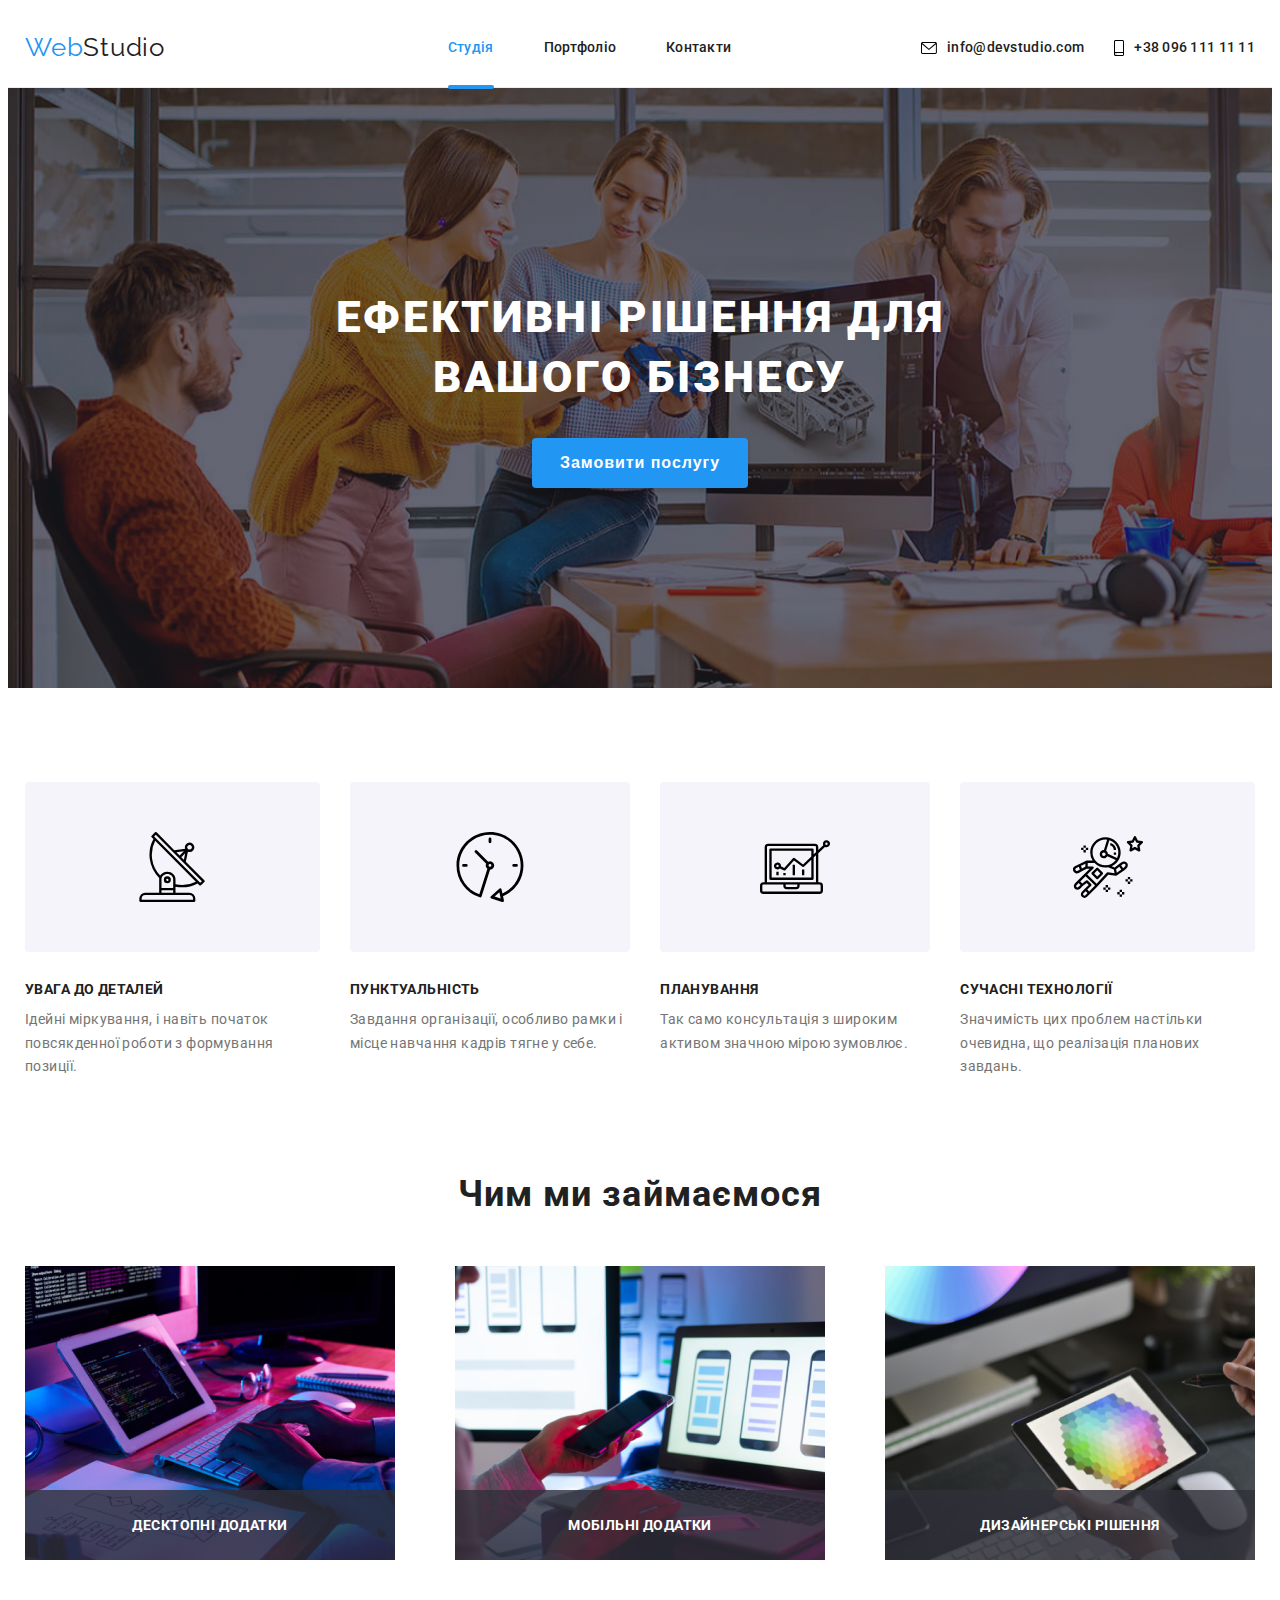
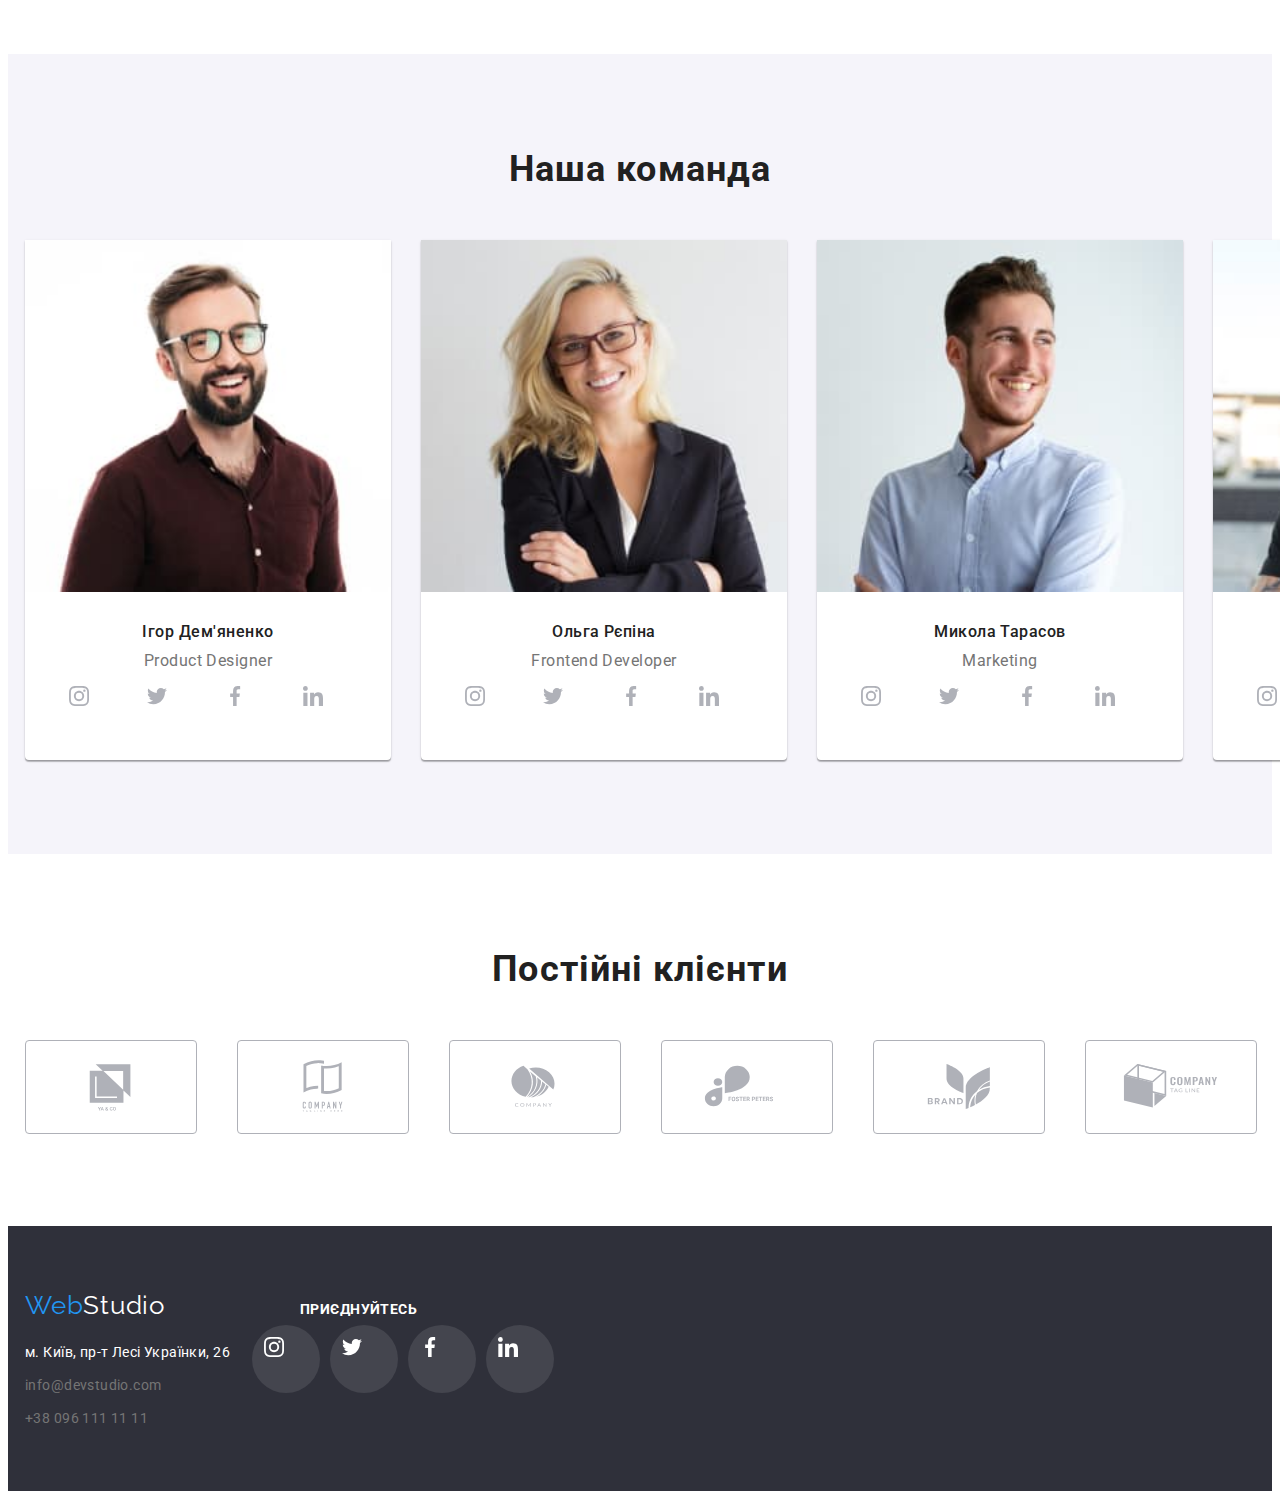
==== index.html @ 38291494 "New" ====
<!DOCTYPE html>
<html lang="uk">
  <head>
    <meta charset="UTF-8" />
    <meta http-equiv="X-UA-Compatible" content="IE=edge" />
    <meta name="viewport" content="width=device-width, initial-scale=1.0" />
    <title>Головна</title>
    <link
      rel="stylesheet"
      href="https://cdnjs.cloudflare.com/ajax/libs/modern-normalize/1.1.0/modern-normalize.min.css"
      integrity="sha512-wpPYUAdjBVSE4KJnH1VR1HeZfpl1ub8YT/NKx4PuQ5NmX2tKuGu6U/JRp5y+Y8XG2tV+wKQpNHVUX03MfMFn9Q=="
      crossorigin="anonymous"
      referrerpolicy="no-referrer"
    />
    <link rel="preconnect" href="https://fonts.googleapis.com" />
    <link rel="preconnect" href="https://fonts.gstatic.com" crossorigin />
    <link
      href="https://fonts.googleapis.com/css2?family=Raleway:wght@700&family=Roboto:wght@400;500;700;900&display=swap"
      rel="stylesheet"
    />
    <link rel="stylesheet" href="./css/style.css" />
  </head>
  <body>
    <!-- Шапка сайту -->
    <header class="page-header">
      <div class="container main-logo">
        <div class="logo-link-header">
          <a href="#" class="logo-link"
            >Web<span class="logo-header">Studio</span></a
          >
        </div>
        <nav>
          <ul class="site-nav list">
            <li class="item">
              <a href="#" class="link link-current">Студія</a>
            </li>
            <li class="item">
              <a href="./portfolio.html" class="link">Портфоліо</a>
            </li>
            <li class="item"><a href="#" class="link">Контакти</a></li>
          </ul>
        </nav>
        <ul class="aside-header list">
          <li class="item item-header">
            <a href="mailto:info@devstudio.com" class="link">
              <svg class="icon-header" width="16" height="12">
                <use href="./img/icons.svg#icon-envelope"></use>
              </svg>
              info@devstudio.com</a
            >
          </li>
          <li class="item item-header">
            <a href="tel:+380961111111" class="link">
              <svg class="icon-header" width="10" height="16">
                <use href="./img/icons.svg#icon-smartphone"></use>
              </svg>
              +38 096 111 11 11</a
            >
          </li>
        </ul>
      </div>
    </header>
    <!-- Контент -->
    <main>
      <!-- Герой -->
      <section class="hero">
        <div class="container overlay">
          <h1 class="hero-title">Ефективні рішення для вашого бізнесу</h1>
          <button class="button-primary" type="button" data-modal-open>
            Замовити послугу
          </button>
        </div>
      </section>
      <!-- Переваги  <h2 hidden> особливості </h2>, а <h3>увага до діталей </h3>-->
      <section class="section hidden-section">
        <div class="container">
          <h2 class="section-title visually-hidden">Переваги</h2>
          <ul class="feature-list list">
            <li class="item list-item icon-antenna">
              <div class="hidden-icon">
                <svg width="70" height="70">
                  <use href="./img/icons.svg#icon-antenna"></use>
                </svg>
              </div>
              <h3 class="title">Увага до деталей</h3>
              <p class="title-text">
                Ідейні міркування, і навіть початок повсякденної роботи з
                формування позиції.
              </p>
            </li>
            <li class="item list-item icon-clock">
              <div class="hidden-icon">
                <svg width="70" height="70">
                  <use href="./img/icons.svg#icon-clock"></use>
                </svg>
              </div>
              <h3 class="title">Пунктуальність</h3>
              <p class="title-text">
                Завдання організації, особливо рамки і місце навчання кадрів
                тягне у себе.
              </p>
            </li>
            <li class="item list-item icon-diagram">
              <div class="hidden-icon">
                <svg width="70" height="70">
                  <use href="./img/icons.svg#icon-diagram"></use>
                </svg>
              </div>
              <h3 class="title">Планування</h3>
              <p class="title-text">
                Так само консультація з широким активом значною мірою зумовлює.
              </p>
            </li>

            <li class="item list-item icon-astronaut">
              <div class="hidden-icon">
                <svg width="70" height="70">
                  <use href="./img/icons.svg#icon-astronaut"></use>
                </svg>
              </div>
              <h3 class="title">Сучасні технології</h3>
              <p class="title-text">
                Значимість цих проблем настільки очевидна, що реалізація
                планових завдань.
              </p>
            </li>
          </ul>
        </div>
      </section>
      <!-- Чим ми займаємося -->
      <section class="section">
        <div class="container">
          <h2 class="section-title">Чим ми займаємося</h2>
          <ul class="work-list list">
            <li class="item work-item">
              <img
                src="./img/Photocomp1.png"
                alt="Computer"
                width="370"
                height="294"
              />
              <div class="work-name">Десктопні додатки</div>
            </li>
            <li class="item work-item">
              <img
                src="./img/Photocomp2.png"
                alt="Computer"
                width="370"
                height="294"
              />
              <div class="work-name">Мобільні додатки</div>
            </li>
            <li class="item work-item">
              <img
                src="./img/Photocomp3.png"
                alt="Computer"
                width="370"
                height="294"
              />
              <div class="work-name">Дизайнерські рішення</div>
            </li>
          </ul>
        </div>
      </section>
      <!-- Наша команда-->
      <section class="section team-section">
        <div class="container">
          <h2 class="section-title">Наша команда</h2>
          <ul class="team-list list">
            <li class="team-card">
              <img
                class="team-image"
                src="./img/IgorD.jpg"
                alt="Ігор Дем'яненко"
                width="260"
              />
              <h3 class="title-team">Ігор Дем'яненко</h3>
              <p class="title-text-team">Product Designer</p>
              <ul class="social-box">
                <li>
                  <a class="social-link" href="#">
                    <svg class="social-link-icon" width="20" height="20">
                      <use href="./img/icons.svg#icon-instagram"></use>
                    </svg>
                  </a>
                </li>
                <li>
                  <a class="social-link" href="#">
                    <svg class="social-link-icon" width="20" height="20">
                      <use href="./img/icons.svg#icon-twitter"></use>
                    </svg>
                  </a>
                </li>
                <li>
                  <a class="social-link" href="#">
                    <svg class="social-link-icon" width="20" height="20">
                      <use href="./img/icons.svg#icon-facebook"></use>
                    </svg>
                  </a>
                </li>
                <li>
                  <a class="social-link" href="#">
                    <svg class="social-link-icon" width="20" height="20">
                      <use href="./img/icons.svg#icon-linkedin"></use>
                    </svg>
                  </a>
                </li>
              </ul>
            </li>
            <li class="team-card">
              <img
                class="team-image"
                src="./img/OlgaR.jpg"
                alt="Ольга Рєпіна"
                width="260"
              />
              <h3 class="title-team">Ольга Рєпіна</h3>
              <p class="title-text-team">Frontend Developer</p>
              <ul class="social-box">
                <li>
                  <a class="social-link" href="#">
                    <svg class="social-link-icon" width="20" height="20">
                      <use href="./img/icons.svg#icon-instagram"></use>
                    </svg>
                  </a>
                </li>
                <li>
                  <a class="social-link" href="#">
                    <svg class="social-link-icon" width="20" height="20">
                      <use href="./img/icons.svg#icon-twitter"></use>
                    </svg>
                  </a>
                </li>
                <li>
                  <a class="social-link" href="#">
                    <svg class="social-link-icon" width="20" height="20">
                      <use href="./img/icons.svg#icon-facebook"></use>
                    </svg>
                  </a>
                </li>
                <li>
                  <a class="social-link" href="#">
                    <svg class="social-link-icon" width="20" height="20">
                      <use href="./img/icons.svg#icon-linkedin"></use>
                    </svg>
                  </a>
                </li>
              </ul>
            </li>
            <li class="team-card">
              <img
                class="team-image"
                src="./img/MikeT.jpg"
                alt="Микола Тарасов"
                width="260"
              />
              <h3 class="title-team">Микола Тарасов</h3>
              <p class="title-text-team">Marketing</p>
              <ul class="social-box">
                <li>
                  <a class="social-link" href="#">
                    <svg class="social-link-icon" width="20" height="20">
                      <use href="./img/icons.svg#icon-instagram"></use>
                    </svg>
                  </a>
                </li>
                <li>
                  <a class="social-link" href="#">
                    <svg class="social-link-icon" width="20" height="20">
                      <use href="./img/icons.svg#icon-twitter"></use>
                    </svg>
                  </a>
                </li>
                <li>
                  <a class="social-link" href="#">
                    <svg class="social-link-icon" width="20" height="20">
                      <use href="./img/icons.svg#icon-facebook"></use>
                    </svg>
                  </a>
                </li>
                <li>
                  <a class="social-link" href="#">
                    <svg class="social-link-icon" width="20" height="20">
                      <use href="./img/icons.svg#icon-linkedin"></use>
                    </svg>
                  </a>
                </li>
              </ul>
            </li>
            <li class="team-card">
              <img
                class="team-image"
                src="./img/MihaE.jpg"
                alt="Михайло Єрмаков"
                width="260"
              />
              <h3 class="title-team">Михайло Єрмаков</h3>
              <p class="title-text-team">UI Designer</p>
              <ul class="social-box">
                <li>
                  <a class="social-link" href="#">
                    <svg class="social-link-icon" width="20" height="20">
                      <use href="./img/icons.svg#icon-instagram"></use>
                    </svg>
                  </a>
                </li>
                <li>
                  <a class="social-link" href="#">
                    <svg class="social-link-icon" width="20" height="20">
                      <use href="./img/icons.svg#icon-twitter"></use>
                    </svg>
                  </a>
                </li>
                <li>
                  <a class="social-link" href="#">
                    <svg class="social-link-icon" width="20" height="20">
                      <use href="./img/icons.svg#icon-facebook"></use>
                    </svg>
                  </a>
                </li>
                <li>
                  <a class="social-link" href="#">
                    <svg class="social-link-icon" width="20" height="20">
                      <use href="./img/icons.svg#icon-linkedin"></use>
                    </svg>
                  </a>
                </li>
              </ul>
            </li>
          </ul>
        </div>
      </section>
      <!-- Постійні клієнти  -->
      <section class="section client-section">
        <div class="container">
          <h2 class="section-title">Постійні клієнти</h2>
          <ul class="client-list list">
            <li class="client-card">
              <a class="client-link" href="#">
                <svg class="client-link-icon" width="106" height="60">
                  <use href="./img/icons.svg#icon-client1"></use>
                </svg>
              </a>
            </li>
            <li class="client-card">
              <a class="client-link" href="#">
                <svg class="client-link-icon" width="106" height="60">
                  <use href="./img/icons.svg#icon-client2"></use>
                </svg>
              </a>
            </li>
            <li class="client-card">
              <a class="client-link" href="#">
                <svg class="client-link-icon" width="106" height="60">
                  <use href="./img/icons.svg#icon-client3"></use>
                </svg>
              </a>
            </li>
            <li class="client-card">
              <a class="client-link" href="#">
                <svg class="client-link-icon" width="106" height="60">
                  <use href="./img/icons.svg#icon-client4"></use>
                </svg>
              </a>
            </li>
            <li class="client-card">
              <a class="client-link" href="#">
                <svg class="client-link-icon" width="106" height="60">
                  <use href="./img/icons.svg#icon-client5"></use>
                </svg>
              </a>
            </li>
            <li class="client-card">
              <a class="client-link" href="#">
                <svg class="client-link-icon" width="106" height="60">
                  <use href="./img/icons.svg#icon-client6"></use>
                </svg>
              </a>
            </li>
          </ul>
        </div>
      </section>
    </main>
    <!-- Футер -->
    <footer class="footer">
      <div class="container">
        <div class="container-footer">
          <div class="container-addres">
            <div class="logo-link-footer">
              <a href="/" class="logo-link"
                >Web<span class="logo-footer">Studio</span></a
              >
            </div>
            <address class="addres">
              <ul class="info-list">
                <li class="info-item">
                  <a
                    href="https://goo.gl/maps/4CKy3KuzAdtdXZbL6"
                    target="_blank"
                    class="link link-addres"
                  >
                    м. Київ, пр-т Лесі Українки, 26
                  </a>
                </li>
                <li class="info-item">
                  <a href="mailto:info@devstudio.com" class="link link-footer"
                    >info@devstudio.com</a
                  >
                </li>
                <li class="info-item">
                  <a href="tel:+380961111111" class="link link-footer"
                    >+38 096 111 11 11</a
                  >
                </li>
              </ul>
            </address>
          </div>
          <div class="social-footer">
            <h2 class="social-title-footer">Приєднуйтесь</h2>
            <ul class="social-box-footer">
              <li>
                <a class="social-link-footer" href="#">
                  <svg class="social-link-icon-footer" width="20" height="20">
                    <use href="./img/icons.svg#icon-instagram"></use>
                  </svg>
                </a>
              </li>
              <li>
                <a class="social-link-footer" href="#">
                  <svg class="social-link-icon-footer" width="20" height="20">
                    <use href="./img/icons.svg#icon-twitter"></use>
                  </svg>
                </a>
              </li>
              <li>
                <a class="social-link-footer" href="#">
                  <svg class="social-link-icon-footer" width="20" height="20">
                    <use href="./img/icons.svg#icon-facebook"></use>
                  </svg>
                </a>
              </li>
              <li>
                <a class="social-link-footer" href="#">
                  <svg class="social-link-icon-footer" width="20" height="20">
                    <use href="./img/icons.svg#icon-linkedin"></use>
                  </svg>
                </a>
              </li>
            </ul>
          </div>
        </div>
      </div>
    </footer>
    <div class="backdrop is-hidden" data-modal>
      <div class="modal">
        <button class="button-close" data-modal-close type="submit">
          <svg class="icon-close-black" width="18" height="18">
            <use href="./img/icons.svg#icon-close-black"></use>
          </svg>
        </button>
      </div>
    </div>
    <script src="./js/modal.js"></script>
  </body>
</html>
---- css/style.css ----
/* цвет основного текста var(--title-text-color) rgba(33, 33, 33, 1);*/

/* вторичный цвет rgba(117, 117, 117, 1) */

/* белый цвет rgba(255, 255, 255, 1) */

/* акцент на синий rgba(33, 150, 243, 1)*/

/* цвет фона Героя и Футера rgba(47, 48, 58, 1)  */

/* вторичный цвет фона rgba(245, 244, 250, 1) */

/* основной фон  rgba(245, 245, 245, 1) */

/* вторичный фон кнопки rgb(66, 135, 245) */

/* фон для героя  rgba(47, 48, 58, 0.4) */

/* соцсети rgba(175, 177, 184, 1)*/

/* фон карточки наших работ rgba(47, 48, 58, 0.8) */

/* фон backdrop rgba(0, 0, 0, 0.2) */

/* акцент на вторичный синий rgba(33, 150, 243, 0.9)*/

/* распределение времени cubic-bezier(0.4, 0, 0.2, 1) */

/* бордер хедера  rgba(236, 236, 236, 1)*/

:root {
  --primary-text-color: rgba(33, 33, 33, 1);
  --title-text-color: rgba(33, 33, 33, 1);
  --secondary-text-color: rgba(117, 117, 117, 1);
  --accent-color: rgba(33, 150, 243, 1);
  --primary-white-color: rgba(255, 255, 255, 1);
  --secondary-white-color: rgba(245, 244, 250, 1);
  --background-black-color: rgba(47, 48, 58, 1);
  --background-blue-color: rgb(66, 135, 245);
  --background-hero: rgba(47, 48, 58, 0.4);
  --primary-icon-color: rgba(175, 177, 184, 1);
  --gradient-hero-color: rgba(47, 48, 58, 0.4);
  --secondary-icon-color: rgba(255, 255, 255, 0.1);
  --border-color: rgba(238, 238, 238, 1);
  --background-work-kard: rgba(47, 48, 58, 0.8);
  --background-backdrop: rgba(0, 0, 0, 0.2);
  --secondary-accent-color: rgba(33, 150, 243, 0.9);
  --transition-timing-function: cubic-bezier(0.4, 0, 0.2, 1);
  --border-header: rgba(236, 236, 236, 1);
}
body {
  color: var(--primary-text-color);
  background-color: var(--primary-white-color);
  font-family: Roboto, sans-serif;
}

h1,
h2,
h3,
h4,
h5,
h6,
p,
ul {
  margin: 0;
  padding: 0;
}

img {
  display: block;
  width: 100%;
  height: auto;
}

.container {
  margin: 0 auto;
  padding: 0 15px;
  max-width: 1230px;
  /* outline: 2px solid tomato; */
}

/* Header */

.page-header {
  background-color: var(--primary-white-color);
  border-bottom: 1px solid var(--border-header);
}

.main-logo {
  display: flex;
  align-items: center;
  justify-content: space-between;
}

.logo-link-header {
  margin-right: 93px;
}

.logo-link {
  color: var(--accent-color);
  font-family: Raleway, cursive;
  font-size: 26px;
  line-height: 1.19;
  letter-spacing: 0.03em;
  text-decoration: none;
  transition: color 250ms var(--transition-timing-function);
}

.logo-header {
  color: var(--title-text-color);
  font-family: Raleway, cursive;
  font-size: 26px;
  line-height: 1.19;
  letter-spacing: 0.03em;
  transition: color 250ms var(--transition-timing-function);
}

.logo-link:hover,
.logo-link:focus,
.logo-header:hover,
.logo-header:focus {
  color: var(--accent-color);
}

.site-nav {
  display: flex;
  color: var(--title-text-color);
  font-weight: 500;
  font-size: 14px;
  line-height: 1.14;
  letter-spacing: 0.02em;
}

.site-nav .item + .item {
  margin-left: 50px;
}

.list {
  list-style: none;
}
.link {
  display: flex;
  align-items: center;
  padding-top: 32px;
  padding-bottom: 31px;
  gap: 10px;
  color: var(--title-text-color);
  text-decoration: none;
  position: relative;
  transition: color 250ms var(--transition-timing-function);
}

.link-current {
  color: var(--accent-color);
}

.link-current::after {
  display: inline-block;
  content: "";
  width: 100%;
  height: 4px;

  position: absolute;
  left: 0;
  bottom: -2px;
  background-color: var(--accent-color);
  border-radius: 2px;
}

.link-header {
  color: var(--secondary-text-color);
  font-weight: 500;
  font-size: 14px;
  line-height: 1.14;
  letter-spacing: 0.02em;
  margin-right: 50px;
}
.link:hover,
.link:focus {
  color: var(--accent-color);
}

.link:hover svg {
  fill: var(--accent-color);
}
.aside-header {
  display: flex;
  align-items: center;
  font-weight: 500;
  font-size: 14px;
  line-height: 1.14;
  letter-spacing: 0.02em;
}

.aside-header .item + .item {
  margin-left: 30px;
}

.item-header {
  display: flex;
  align-items: center;
}

.icon-header{
  transition: fill 250ms var(--transition-timing-function);
}

/* Герой */

.hero {
  max-width: 1600px;
  margin: 0 auto;
  padding: 200px 0;
  background-color: var(--background-black-color);
  text-align: center;
  background-image: linear-gradient(
      var(--gradient-hero-color),
      var(--gradient-hero-color)
    ),
    url(../img/hero.png);
}

.hero-title {
  margin: 0 auto 30px;
  max-width: 696px;

  color: var(--primary-white-color);
  font-weight: 900;
  font-style: normal;
  font-size: 44px;
  line-height: 1.36;
  letter-spacing: 0.06em;
  text-transform: uppercase;
  text-align: center;
}

/* Button */

.button-primary {
  max-width: 216px;
  width: 100%;
  height: 50px;
  text-align: center;
  border: none;
  color: var(--primary-white-color);
  background-color: var(--accent-color);
  font-weight: 700;
  font-size: 16px;
  line-height: 1.88;
  letter-spacing: 0.06em;
  box-shadow: 0px 4px 4px rgba(0, 0, 0, 0.15);
  border-radius: 4px;
  transition: color, background-color 250ms var(--transition-timing-function);
}
.button-primary:hover,
.button-primary:focus {
  color: var(--primary-white-color);
  background-color: var(--background-blue-color);
  cursor: pointer;
}

.secondary-button {
  padding: 6px 22px;
  color: var(--primary-text-color);
  background-color: var(--secondary-white-color);
  font-family: "Roboto";
  font-weight: 500;
  font-size: 16px;
  line-height: 1.62;
  cursor: pointer;
  border-radius: 4px;
  border: none;
  transition: color, background-color,
    box-shadow 250ms var(--transition-timing-function);
}
.secondary-button:hover,
.secondary-button:focus {
  color: var(--primary-white-color);
  background-color: var(--accent-color);
  box-shadow: 0px 3px 1px rgba(0, 0, 0, 0.1), 0px 1px 2px rgba(0, 0, 0, 0.08),
    0px 2px 2px rgba(0, 0, 0, 0.12);
}

/* Переваги */

.section {
  padding: 94px 0;
  color: var(--secondary-text-color);
}

.hidden-section {
  padding-bottom: 0;
}

.centered {
  text-align: center;
}

.section-title {
  margin-bottom: 50px;

  color: var(--title-text-color);
  font-style: normal;
  font-size: 36px;
  line-height: 1.17;
  text-align: center;
  letter-spacing: 0.03em;
}

.visually-hidden {
  position: absolute;
  white-space: nowrap;
  width: 1px;
  height: 1px;
  overflow: hidden;
  border: 0;
  padding: 0;
  clip: rect(0 0 0 0);
  clip-path: inset(50%);
  margin: -1px;
}

.feature-list {
  display: flex;
  gap: 30px;
}

.hidden-icon {
  display: flex;
  align-items: center;
  justify-content: center;
  padding: 25px 100px;
  height: 120px;
  margin-bottom: 30px;
  background-color: var(--secondary-white-color);
  border-radius: 4px;
}

.title {
  margin-bottom: 10px;
  width: 270px;
  color: var(--title-text-color);
  font-style: normal;
  font-weight: 700;
  font-size: 14px;
  line-height: 1.14;
  letter-spacing: 0.03em;
  text-transform: uppercase;
}

.title-text {
  font-style: normal;
  font-weight: 400;
  font-size: 14px;
  line-height: 1.71;
  letter-spacing: 0.03em;
}

/* Чим ми займаємося */

.filter {
  display: flex;
  justify-content: center;
  align-items: center;
  gap: 8px;
  margin-bottom: 34px;
}

.work-list {
  display: flex;
  justify-content: space-between;
  gap: 30px;
}

.work-container {
  width: 1230px;
  padding-left: 15px;
  padding-right: 15px;
  margin-left: auto;
  margin-right: auto;
}
.work-items {
  display: flex;
  flex-wrap: wrap;
}

.work-box {
  position: relative;
  width: calc((100% - 60px) / 3);
  margin-right: 30px;
  margin-bottom: 30px;
  border: 1px solid var(--border-color);
}

.work-link {
  display: block;
  text-decoration: none;
  transition: box-shadow 250ms var(--transition-timing-function);
}

.work-link:hover,
.work-link:focus {
  box-shadow: 0px 1px 1px rgba(0, 0, 0, 0.12), 0px 4px 4px rgba(0, 0, 0, 0.06),
    1px 4px 6px rgba(0, 0, 0, 0.16);
}

.work-box:nth-child(3n) {
  margin-right: 0;
}

.work-box:nth-last-child(-n + 3) {
  margin-bottom: 0;
}

/* .work-image {} */

.work-card {
  padding: 20px 24px;
}

.work-title {
  margin-bottom: 4px;

  color: var(--title-text-color);
  font-size: 18px;
  line-height: 2;
  letter-spacing: 0.06em;
}

.work-text {
  color: var(--secondary-text-color);
  font-weight: 400;
  font-size: 16px;
  line-height: 1.88;
  letter-spacing: 0.03em;
  text-decoration: none;
}

.work-item {
  position: relative;
}

.work-name {
  display: flex;
  width: 100%;
  height: 70px;
  justify-content: center;
  align-items: center;
  position: absolute;
  left: 0;
  bottom: 0;
  font-weight: 700;
  font-size: 14px;
  letter-spacing: 0.03em;
  text-transform: uppercase;
  color: var(--primary-white-color);
  background-color: var(--background-work-kard);
}

.image-wrapper {
  position: relative;
  overflow: hidden;
}

.card-overlay {
  position: absolute;
  top: 0;
  left: 0;
  padding: 63px 24px;
  height: 100%;
  width: 100%;
  font-size: 18px;
  line-height: 1.56;
  letter-spacing: 0.03em;
  color: var(--primary-white-color);
  background-color: var(--secondary-accent-color);
  transform: translateY(100%);
  transition: transform 500ms var(--transition-timing-function);
}

.work-link:hover .card-overlay {
  transform: translateY(0);
}
/* Наша команда */

.team-section {
  background-color: var(--secondary-white-color);
}

.team-list {
  display: flex;
  justify-content: space-between;
  gap: 30px;
}
.team-card {
  background-color: var(--primary-white-color);
  box-shadow: 0px 1px 3px rgba(0, 0, 0, 0.12), 0px 1px 1px rgba(0, 0, 0, 0.14),
    0px 2px 1px rgba(0, 0, 0, 0.2);
  border-radius: 0px 0px 4px 4px;
}

.team-image {
  margin-bottom: 30px;
}

.title-team {
  margin-bottom: 10px;
  text-align: center;

  color: var(--title-text-color);
  font-style: normal;
  font-weight: 500;
  font-size: 16px;
  line-height: 1.19;
  letter-spacing: 0.03em;
}

.title-text-team {
  margin-bottom: 16px;
  text-align: center;

  font-style: normal;
  font-weight: 400;
  font-size: 16px;
  line-height: 1.19;
  letter-spacing: 0.03em;
}

.social-box {
  display: flex;
  height: 44px;
  align-items: center;
  justify-content: center;
  margin-left: 32px;
  margin-right: 32px;
  margin-bottom: 30px;
  gap: 10px;
  list-style-type: none;
}

.social-link {
  display: flex;
  padding: 12px;
  width: 44px;
  height: 44px;
  border-radius: 50%;
  transition: background-color 250ms var(--transition-timing-function);
}

.social-link:hover,
.social-link:focus {
  background-color: var(--accent-color);
}

.social-link:hover svg {
  fill: var(--primary-white-color);
}

.social-link-icon {
  fill: var(--primary-icon-color);
}

/* Постійні клієнти */

.client-list {
  display: flex;
  justify-content: space-between;
  gap: 30px;
}

.client-card {
  width: 170px;
  height: 92px;
}

.client-link {
  display: flex;
  justify-content: center;
  align-items: center;
  width: 100%;
  height: 100%;
  border: 1px solid var(--primary-icon-color);
  border-radius: 4px;
  color: var(--primary-icon-color);
  transition: color 250ms var(--transition-timing-function);
}

.client-link:hover,
.client-link:focus {
  color: var(--accent-color);
  border: 1px solid var(--accent-color);
}

.client-link-icon {
  margin: 16px 32px;
  fill: currentColor;
}

/* Футер */

.footer {
  background-color: var(--background-black-color);
}

.container-footer {
  display: flex;
  align-items: baseline;
}

.container-addres {
  display: block;
  margin-right: 70px;
}

.logo-link-footer {
  padding-top: 60px;
  margin-bottom: 20px;
}

.logo-footer {
  color: var(--primary-white-color);
  font-family: Raleway, cursive;
  font-size: 26px;
  line-height: 1.19;
  letter-spacing: 0.03em;
  transition: color 250ms var(--transition-timing-function);
}

.logo-footer:hover,
.logo-footer:focus {
  color: var(--accent-color);
}
.addres {
  padding-bottom: 60px;
}

.info-list {
  list-style: none;
}

.link-addres {
  padding: 0;
  color: var(--primary-white-color);
  font-style: normal;
  font-weight: 400;
  font-size: 14px;
  line-height: 1.71;
  letter-spacing: 0.03em;
  transition: color 250ms var(--transition-timing-function);
}

.link-footer {
  padding: 0;
  color: var(--secondary-text-color);
  font-style: normal;
  font-weight: 400;
  font-size: 14px;
  line-height: 1.71;
  letter-spacing: 0.03em;
  transition: color 250ms var(--transition-timing-function);
}

.info-item {
  margin-bottom: 9px;
}

.info-item:nth-child(3) {
  margin-bottom: 0;
}

.social-footer {
  width: 206px;
  height: 80px;
  align-items: center;
  justify-content: center;
  margin-bottom: 97px;
  margin-top: 75px;
}

.social-title-footer {
  margin-bottom: 20px;
  align-items: center;
  justify-content: center;
  color: var(--primary-white-color);
  font-weight: 700;
  font-size: 14px;
  line-height: 16px;
  letter-spacing: 0.03em;
  text-transform: uppercase;
}

.social-box-footer {
  display: flex;
  align-items: center;
  justify-content: center;
  height: 44px;
  gap: 10px;
  list-style-type: none;
}

.social-link-footer {
  display: flex;
  padding: 12px;
  width: 44px;
  height: 44px;
  fill: currentColor;
  background-color: var(--secondary-icon-color);
  border-radius: 50%;
  transition: background-color 250ms var(--transition-timing-function);
}

.social-link-icon-footer {
  color: var(--primary-white-color);
}

.social-link-footer:hover,
.social-link-footer:focus {
  fill: var(--primary-white-color);
  background-color: var(--accent-color);
}

.backdrop {
  position: fixed;
  width: 100%;
  height: 100%;
  top: 0;
  left: 0;

  background-color: var(--background-backdrop);

  visibility: visible;
  opacity: 1;
  transition: opacity 250ms var(--transition-timing-function),
    visibility 250ms var(--transition-timing-function);
}

.backdrop.is-hidden {
  visibility: hidden;
  opacity: 0;
  pointer-events: none;
}

.backdrop.is-hidden .modal {
  transform: translate(-50%, -50%) scale(1.2);
}

.modal {
  position: absolute;
  top: 50%;
  left: 50%;
  transform: translate(-50%, -50%) scale(1);

  min-width: 528px;
  min-height: 581px;

  background-color: var(--primary-white-color);
  box-shadow: 0px 1px 3px rgba(0, 0, 0, 0.12), 0px 1px 1px rgba(0, 0, 0, 0.14),
    0px 2px 1px rgba(0, 0, 0, 0.2);
  border-radius: 4px;

  transition: transform 250ms var(--transition-timing-function);
}

.button-close {
  position: absolute;
  width: 30px;
  height: 30px;
  right: 8px;
  top: 8px;
  background-color: var(--primary-white-color);
  border: 1px solid rgba(0, 0, 0, 0.1);
  border-radius: 50%;
  cursor: pointer;
}

.icon-close-black {
  position: absolute;
  right: 5px;
  top: 6px;
}
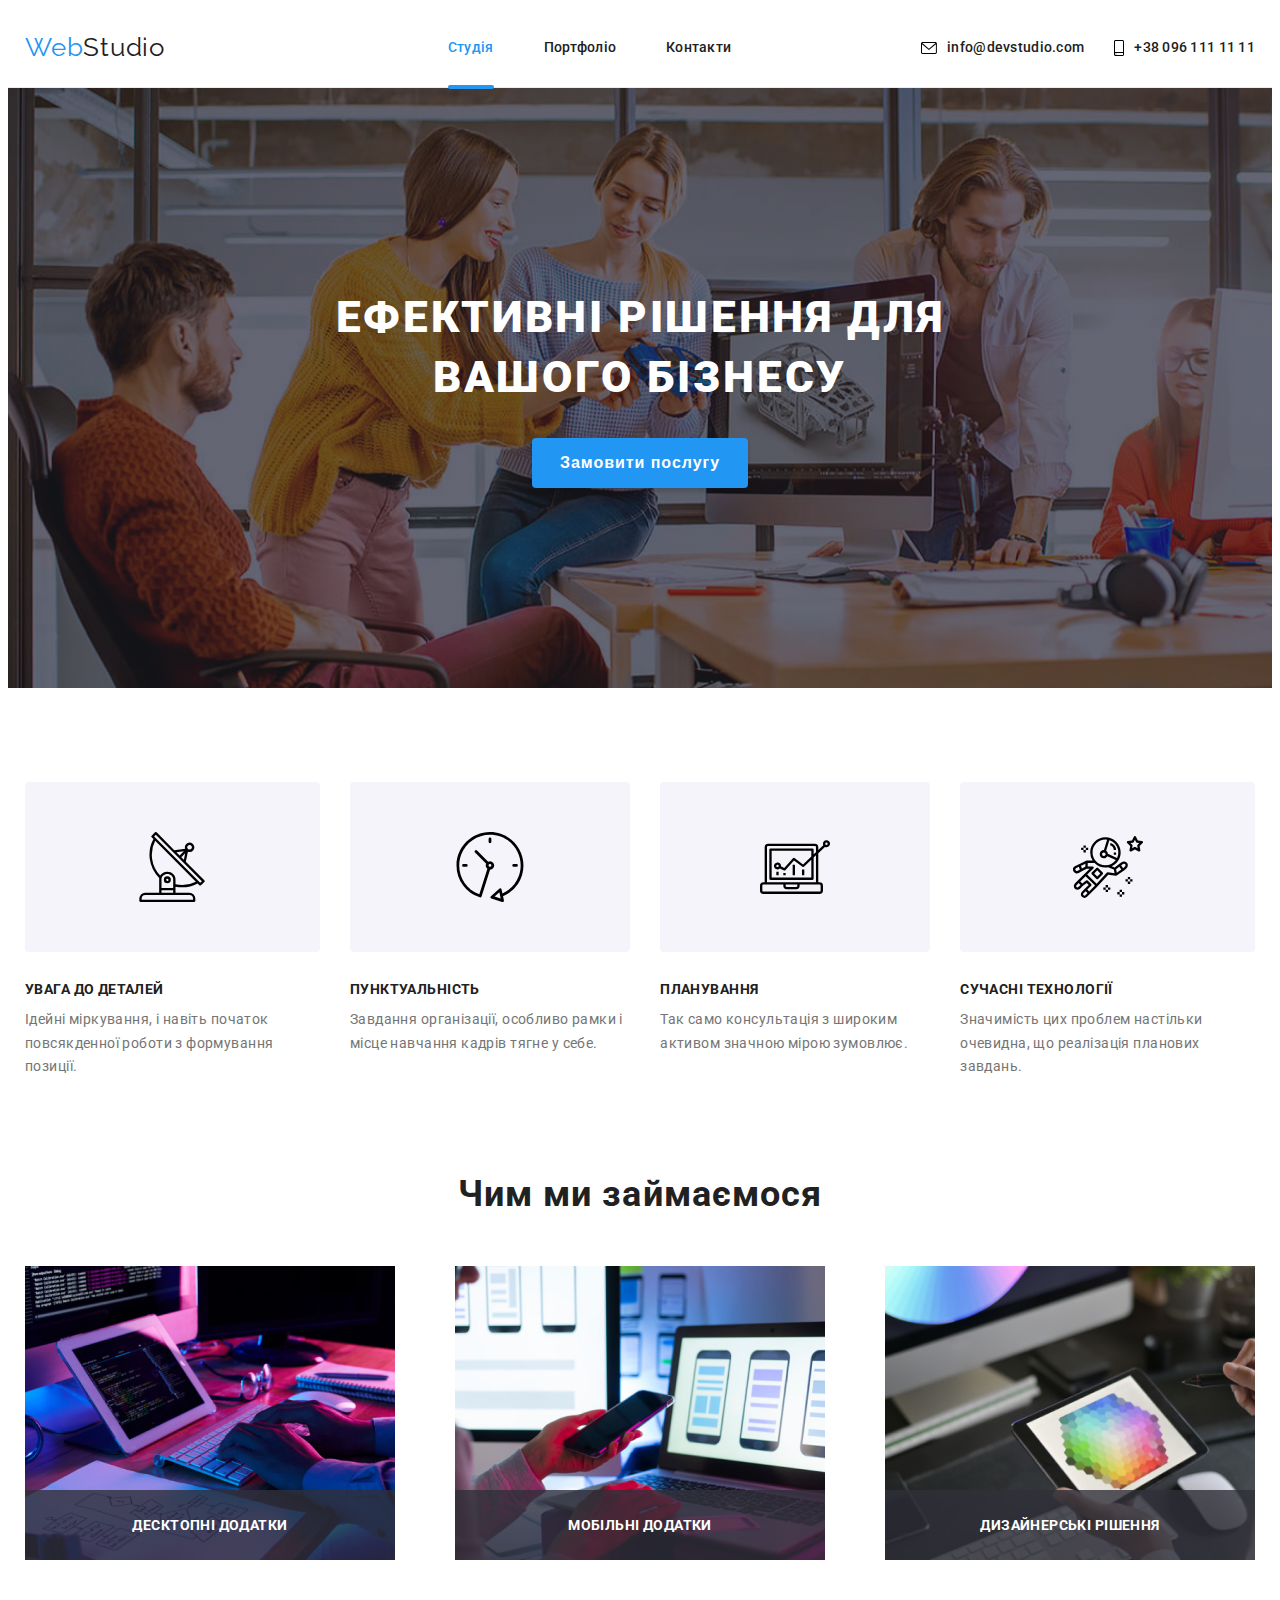
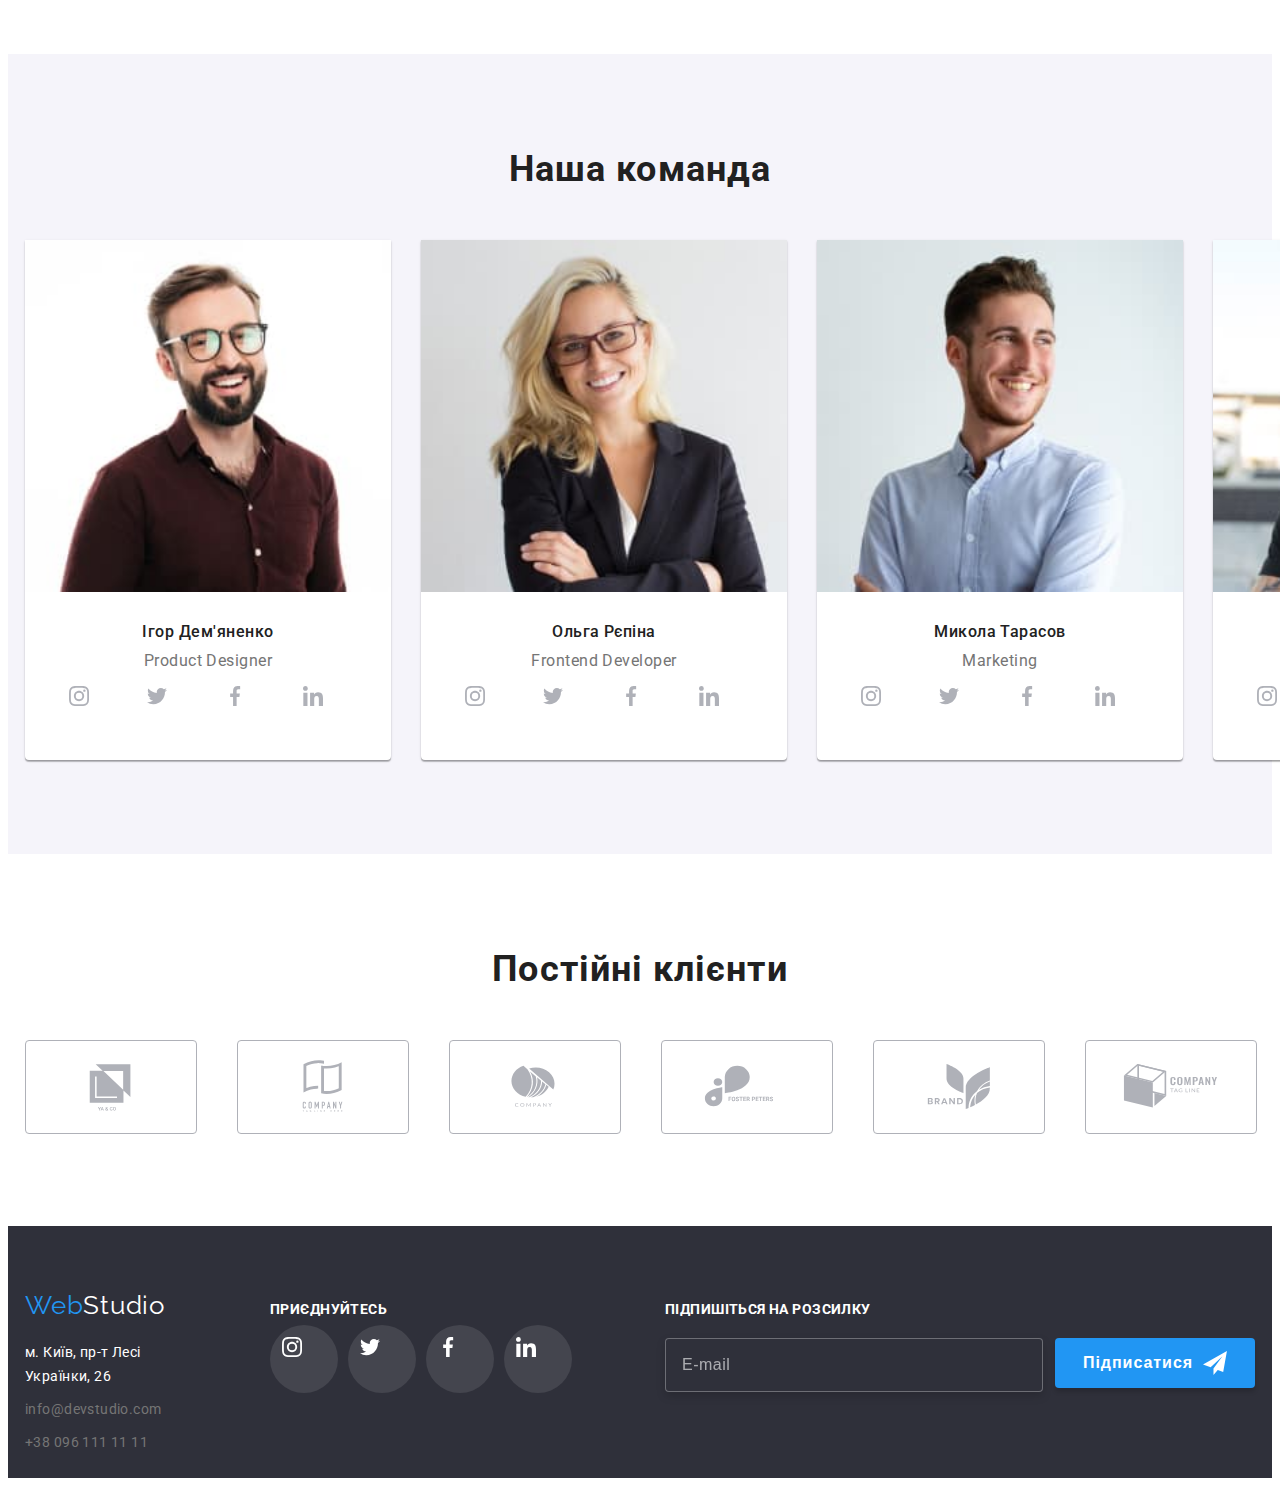
==== commit e865e76d: "HW 6" ====
--- a/index.html
+++ b/index.html
@@ -448,9 +448,24 @@
               </li>
             </ul>
           </div>
+            <div class="footer-form">
+          <h2 class="title-footer">Підпишіться на розсилку</h2>
+           <form class="form-footer">
+            <div class="form-footer-field">
+              <label for="subscribe" class="form-footer-label"></label>
+              <input type="email" class="form-footer-input" name="email" id="subscribe" placeholder="E-mail">
+            </div>
+            <button type="submit" class="footer-button button-primary">Підписатися
+              <svg class="button-icon-footer" width="24" height="24">
+                    <use href="./img/icons.svg#icon-icon-send"></use>
+                  </svg>
+            </button>
+            </div>
+           </form>
         </div>
       </div>
     </footer>
+    <!-- Модалка -->
     <div class="backdrop is-hidden" data-modal>
       <div class="modal">
         <button class="button-close" data-modal-close type="submit">
@@ -458,8 +473,73 @@
             <use href="./img/icons.svg#icon-close-black"></use>
           </svg>
         </button>
+    <h2 class="form-title">Залиште свої дані, ми вам передзвонимо</h2>
+        <form name="contact-form">
+          <label class="form-label" for="person-name">Ім'я</label>
+          <div class="form-control">
+            <input
+              class="form-input"
+              id="person-name"
+              type="text"
+              name="person-name"
+            />
+            <svg class="form-icon" width="18" height="18">
+              <use href="./img/icons.svg#icon-person-black"></use>
+            </svg>
+          </div>
+          <label class="form-label" for="person-phone">Телефон</label>
+          <div class="form-control">
+            <input
+              class="form-input"
+              id="person-phone"
+              type="tel"
+              name="person-phone"
+            />
+            <svg class="form-icon" width="18" height="18">
+              <use href="./img/icons.svg#icon-phone-black"></use>
+            </svg>
+          </div>
+          <label class="form-label" for="person-mail">Пошта</label>
+          <div class="form-control">
+            <input
+              class="form-input"
+              id="person-mail"
+              type="email"
+              name="person-mail"
+            />
+            <svg class="form-icon" width="18" height="18">
+              <use href="./img/icons.svg#icon-email-black"></use>
+            </svg>
+          </div>
+          <label class="form-label" for="person-comment">Коментар</label>
+          <textarea
+            class="form-textarea"
+            id="person-comment"
+            name="person-comment"
+            placeholder="Введіть текст"
+          ></textarea>
+          <div class="checkbox">
+          <input
+            class="checkbox-input"
+            id="terms-checkbox"
+            type="checkbox"
+            name="terms-checkbox"
+          />
+          <svg class="form-icon-check" width="16" height="15">
+              <use href="./img/icons.svg#icon-icon-check"></use>
+            </svg>
+          <label class="checkbox-label" for="terms-checkbox">
+            Погоджуюся з розсилкою та приймаю
+            <a class="checkbox-link" href="#">Умови договору</a>
+            </div>
+          </label>
+          <button class="form-button button-primary" type="submit">
+            Відправити
+          </button>
+        </form>
       </div>
     </div>
+    <!-- Скрипт -->
     <script src="./js/modal.js"></script>
   </body>
 </html>
--- a/css/style.css
+++ b/css/style.css
@@ -27,6 +27,18 @@
 /* распределение времени cubic-bezier(0.4, 0, 0.2, 1) */
 
 /* бордер хедера  rgba(236, 236, 236, 1)*/
+
+/* бордер формы rgba(33, 33, 33, 0.2)*/
+
+/* button-close бордер  rgba(0, 0, 0, 0.1)*/
+
+/* коментар цвет текста rgba(117, 117, 117, 0.5); */
+
+/* текст цвет placeholder rgba(255, 255, 255, 0.6) */
+
+/* цвет border-form rgba(255, 255, 255, 0.3) */
+
+/* цвет border-form-focus rgba(33, 150, 243, 0) */
 
 :root {
   --primary-text-color: rgba(33, 33, 33, 1);
@@ -47,7 +59,14 @@
   --secondary-accent-color: rgba(33, 150, 243, 0.9);
   --transition-timing-function: cubic-bezier(0.4, 0, 0.2, 1);
   --border-header: rgba(236, 236, 236, 1);
-}
+  --input-border: rgba(33, 33, 33, 0.2);
+  --button-close-border: rgba(0, 0, 0, 0.1);
+  --comment-text-color: rgba(117, 117, 117, 0.5);
+  --placeholder-text-color: rgba(255, 255, 255, 0.6);
+  --border-form-color: rgba(255, 255, 255, 0.3);
+  --border-form-focus-color: rgba(33, 150, 243, 0);
+}
+
 body {
   color: var(--primary-text-color);
   background-color: var(--primary-white-color);
@@ -201,7 +220,7 @@
   align-items: center;
 }
 
-.icon-header{
+.icon-header {
   transition: fill 250ms var(--transition-timing-function);
 }
 
@@ -250,7 +269,8 @@
   letter-spacing: 0.06em;
   box-shadow: 0px 4px 4px rgba(0, 0, 0, 0.15);
   border-radius: 4px;
-  transition: color, background-color 250ms var(--transition-timing-function);
+  transition: color 250ms var(--transition-timing-function),
+    background-color 250ms var(--transition-timing-function);
 }
 .button-primary:hover,
 .button-primary:focus {
@@ -270,7 +290,8 @@
   cursor: pointer;
   border-radius: 4px;
   border: none;
-  transition: color, background-color,
+  transition: color 250ms var(--transition-timing-function),
+    background-color 250ms var(--transition-timing-function),
     box-shadow 250ms var(--transition-timing-function);
 }
 .secondary-button:hover,
@@ -613,7 +634,6 @@
 }
 
 .logo-link-footer {
-  padding-top: 60px;
   margin-bottom: 20px;
 }
 
@@ -631,7 +651,6 @@
   color: var(--accent-color);
 }
 .addres {
-  padding-bottom: 60px;
 }
 
 .info-list {
@@ -669,12 +688,9 @@
 }
 
 .social-footer {
-  width: 206px;
-  height: 80px;
-  align-items: center;
-  justify-content: center;
   margin-bottom: 97px;
   margin-top: 75px;
+  margin-right: 93px;
 }
 
 .social-title-footer {
@@ -719,6 +735,70 @@
   background-color: var(--accent-color);
 }
 
+.footer-form {
+  display: block;
+}
+
+.title-footer {
+  margin-bottom: 20px;
+  font-weight: 700;
+  font-size: 14px;
+  line-height: 1.14;
+  letter-spacing: 0.03em;
+  text-transform: uppercase;
+  color: var(--primary-white-color);
+}
+
+.form-footer {
+  display: flex;
+}
+
+.form-footer-field {
+  margin-right: 12px;
+}
+
+.form-footer-label {
+}
+
+.form-footer-input {
+  padding-left: 16px;
+  width: 358px;
+  height: 50px;
+  font-weight: 400;
+  font-size: 16px;
+  line-height: 1.25;
+  letter-spacing: 0.03em;
+  /* outline: none; */
+  border: 1px solid var(--border-form-color);
+  filter: drop-shadow(0px 4px 4px rgba(0, 0, 0, 0.15));
+  border-radius: 4px;
+
+  color: var(--placeholder-text-color);
+  background-color: var(--background-black-color);
+  transition: border-color 250ms var(--transition-timing-function);
+}
+
+.form-footer-input::placeholder {
+  color: var(--placeholder-text-color);
+}
+
+.form-footer-field:focus {
+  border-color: var(--border-form-focus-color);
+}
+
+.footer-button {
+  max-width: 200px;
+  display: flex;
+  align-items: center;
+  padding: 10px 28px;
+}
+
+.button-icon-footer {
+  margin-left: 10px;
+}
+
+/* Модалка */
+
 .backdrop {
   position: fixed;
   width: 100%;
@@ -740,18 +820,16 @@
   pointer-events: none;
 }
 
-.backdrop.is-hidden .modal {
-  transform: translate(-50%, -50%) scale(1.2);
-}
-
 .modal {
   position: absolute;
+  padding: 40px;
   top: 50%;
   left: 50%;
   transform: translate(-50%, -50%) scale(1);
 
-  min-width: 528px;
-  min-height: 581px;
+  width: 528px;
+  max-height: 581px;
+  height: 100%;
 
   background-color: var(--primary-white-color);
   box-shadow: 0px 1px 3px rgba(0, 0, 0, 0.12), 0px 1px 1px rgba(0, 0, 0, 0.14),
@@ -761,20 +839,159 @@
   transition: transform 250ms var(--transition-timing-function);
 }
 
+.backdrop.is-hidden .modal {
+  transform: translate(-50%, -50%) scale(1.2);
+}
+
 .button-close {
   position: absolute;
+  top: 8px;
+  right: 8px;
+  display: flex;
+  align-items: center;
+  justify-content: center;
   width: 30px;
   height: 30px;
-  right: 8px;
-  top: 8px;
-  background-color: var(--primary-white-color);
-  border: 1px solid rgba(0, 0, 0, 0.1);
+  padding: 0;
+  background: none;
+  cursor: pointer;
+  border: 1px solid var(--button-close-border);
   border-radius: 50%;
-  cursor: pointer;
-}
-
-.icon-close-black {
+  transition: fill 250ms var(--transition-timing-function);
+}
+
+.button-close:hover,
+.button-close:focus {
+  fill: var(--accent-color);
+}
+
+/* Form */
+
+.form-title {
+  font-weight: 700;
+  font-size: 20px;
+  line-height: 1.15;
+  text-align: center;
+  letter-spacing: 0.03em;
+  margin-bottom: 12px;
+  color: var(--primary-text-color);
+}
+
+.form-label {
+  display: block;
+  font-weight: 400;
+  font-size: 12px;
+  line-height: 1.17;
+  letter-spacing: 0.01em;
+  margin-bottom: 4px;
+
+  color: var(--secondary-text-color);
+}
+
+.form-control {
+  position: relative;
+}
+
+.form-input {
+  width: 100%;
+  height: 40px;
+  padding: 12px 12px 12px 42px;
+  margin-bottom: 10px;
+  border: 1px solid var(--input-border);
+  border-radius: 4px;
+  outline: none;
+  transition: border-color 250ms var(--transition-timing-function);
+}
+
+.form-input:focus {
+  border-color: var(--accent-color);
+}
+
+.form-icon {
   position: absolute;
-  right: 5px;
-  top: 6px;
-}
+
+  top: 40%;
+  left: 14px;
+  transform: translateY(-50%);
+  fill: currentcolor;
+  transition: fill 250ms var(--transition-timing-function);
+}
+
+.form-control:focus-within .form-icon {
+  fill: var(--accent-color);
+}
+
+.form-textarea {
+  margin-bottom: 20px;
+  width: 100%;
+  height: 120px;
+  padding: 12px 16px;
+  font-weight: 400;
+  font-size: 12px;
+  line-height: 1.17;
+  letter-spacing: 0.01em;
+  outline: none;
+  border: 1px solid var(--input-border);
+  border-radius: 4px;
+  resize: none;
+
+  color: var(--comment-text-color);
+  transition: border-color 250ms var(--transition-timing-function);
+}
+
+.form-textarea::placeholder {
+  color: var(--comment-text-color);
+}
+
+.form-textarea:focus {
+  border-color: var(--accent-color);
+}
+
+/* Checkbox */
+
+.checkbox {
+  position: relative;
+  margin-bottom: 30px;
+}
+
+.checkbox-input {
+  appearance: none;
+}
+
+.checkbox-label {
+  position: relative;
+  padding-left: 36px;
+  font-weight: 400;
+  font-size: 14px;
+  line-height: 1.71;
+  letter-spacing: 0.03em;
+  color: var(--secondary-text-color);
+}
+
+.checkbox-link {
+  color: var(--accent-color);
+}
+
+.form-icon-check {
+  content: " ";
+  position: absolute;
+  fill-opacity: 0;
+  top: 50%;
+  left: 13px;
+  transform: translateY(-50%);
+  border: 2px solid var(--title-text-color);
+  border-radius: 2px;
+}
+
+.checkbox-input:checked + .form-icon-check {
+  border: none;
+  fill-opacity: 1;
+}
+
+/* Form button */
+
+.form-button {
+  margin-left: 124px;
+  width: 200px;
+  padding: 10px 52px;
+}
